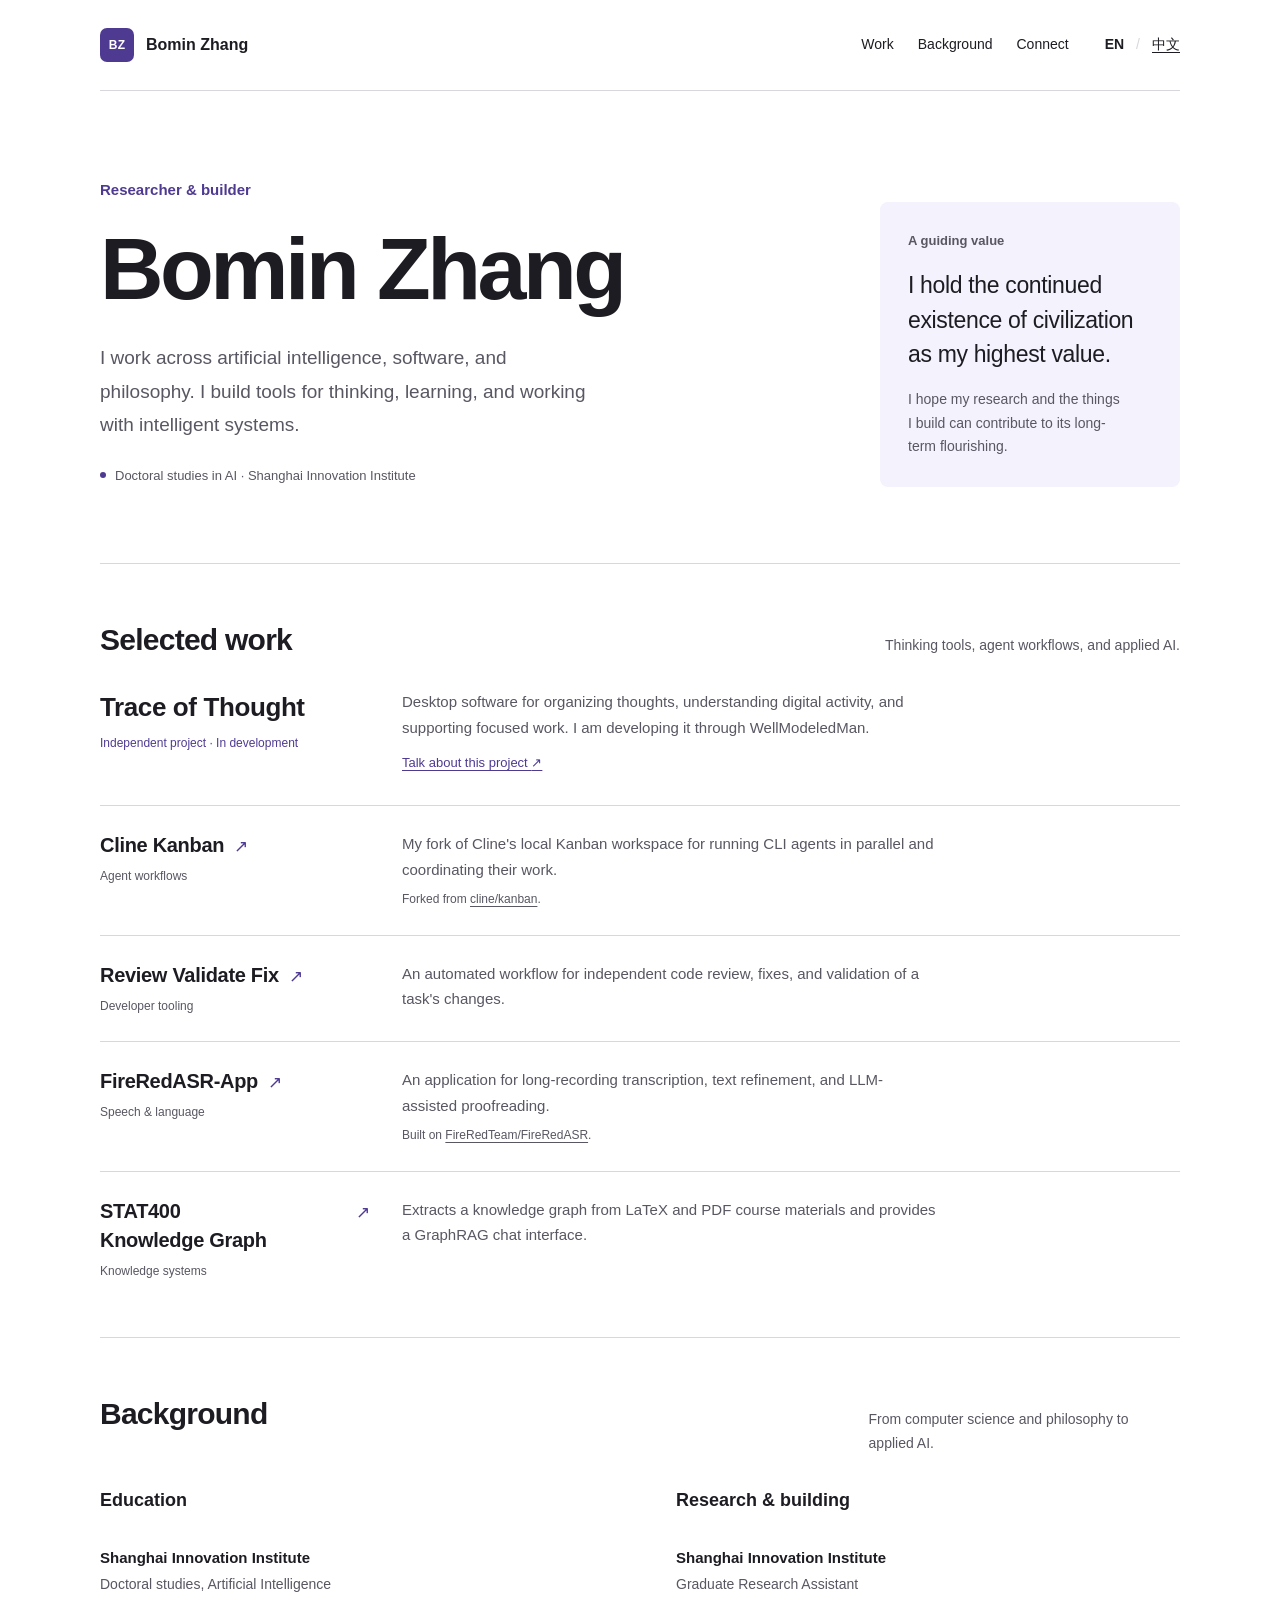
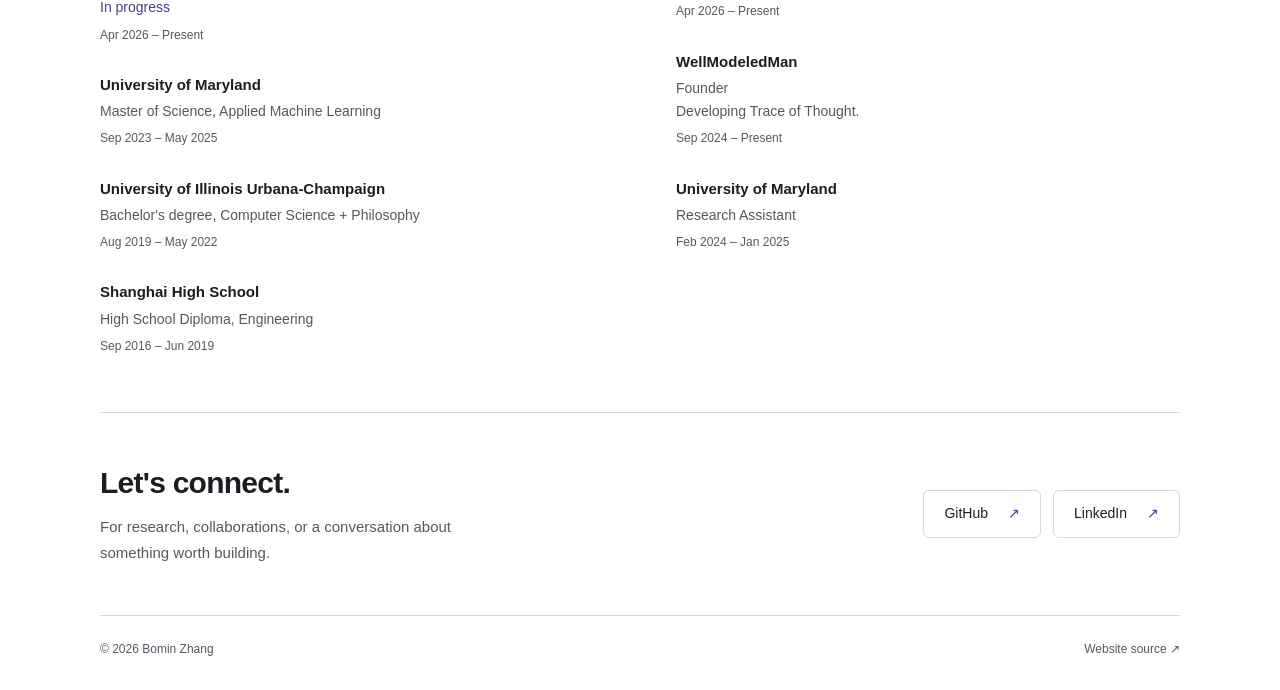
==== projects/personal-website/public/en/index.html @ e4f24a4a "[FEAT,UI]新增中英双语个人主页与 GitHub Pages 发布流程" ====
<!doctype html>
<html lang="en">
<head>
  <meta charset="utf-8">
  <meta name="viewport" content="width=device-width, initial-scale=1">
  <meta name="description" content="Bomin Zhang is a researcher and builder working across artificial intelligence, software, and philosophy. Explore selected work, background, and ways to connect.">
  <meta name="theme-color" content="white">
  <meta property="og:type" content="website">
  <meta property="og:title" content="Bomin Zhang | Researcher &amp; builder">
  <meta property="og:description" content="Working across artificial intelligence, software, and philosophy, with a longer view of civilization's future.">
  <meta property="og:url" content="https://realmx1.github.io/en/">
  <meta property="og:locale" content="en_US">
  <meta property="og:locale:alternate" content="zh_CN">
  <title>Bomin Zhang | Researcher &amp; builder</title>
  <link rel="canonical" href="https://realmx1.github.io/en/">
  <link rel="alternate" hreflang="en" href="https://realmx1.github.io/en/">
  <link rel="alternate" hreflang="zh-CN" href="https://realmx1.github.io/zh/">
  <link rel="alternate" hreflang="x-default" href="https://realmx1.github.io/">
  <link rel="icon" type="image/svg+xml" href="../assets/bomin-zhang-monogram.svg">
  <link rel="stylesheet" href="../assets/personal-website.css">
  <script src="../assets/language-preference-navigation.js" defer></script>
</head>
<body>
  <a class="skip-navigation-link" href="#main-content">Skip to content</a>
  <div class="page-container">
    <header class="site-header">
      <a class="site-identity" href="./" aria-label="Bomin Zhang, home">
        <span class="personal-monogram" aria-hidden="true">BZ</span>Bomin Zhang
      </a>
      <nav class="section-navigation" aria-label="Main navigation">
        <a href="#selected-work">Work</a>
        <a href="#professional-background">Background</a>
        <a href="#connect">Connect</a>
      </nav>
      <nav class="language-navigation" aria-label="Language">
        <a href="./" lang="en" hreflang="en" aria-current="page">EN</a>
        <span class="language-separator" aria-hidden="true">/</span>
        <a href="../zh/" lang="zh-CN" hreflang="zh-CN" aria-label="切换到简体中文">中文</a>
      </nav>
    </header>

    <main id="main-content">
      <section class="personal-introduction" aria-labelledby="personal-name">
        <div>
          <p class="professional-positioning">Researcher &amp; builder</p>
          <h1 class="personal-name" id="personal-name">Bomin Zhang</h1>
          <p class="personal-description">I work across artificial intelligence, software, and philosophy. I build tools for thinking, learning, and working with intelligent systems.</p>
          <p class="current-affiliation">Doctoral studies in AI · Shanghai Innovation Institute</p>
        </div>
        <aside class="guiding-value" aria-labelledby="guiding-value-heading">
          <h2 id="guiding-value-heading">A guiding value</h2>
          <p>I hold the continued existence of civilization as my highest value.</p>
          <p class="value-context">I hope my research and the things I build can contribute to its long-term flourishing.</p>
        </aside>
      </section>

      <section class="content-section" id="selected-work" aria-labelledby="selected-work-heading">
        <div class="section-heading">
          <h2 id="selected-work-heading">Selected work</h2>
          <p>Thinking tools, agent workflows, and applied AI.</p>
        </div>
        <ul class="project-list">
          <li class="project-entry project-entry-featured">
            <div>
              <h3>Trace of Thought</h3>
              <p class="project-category">Independent project · In development</p>
            </div>
            <div>
              <p class="project-description">Desktop software for organizing thoughts, understanding digital activity, and supporting focused work. I am developing it through WellModeledMan.</p>
              <a class="project-conversation-link" href="#connect">Talk about this project <span aria-hidden="true">↗</span></a>
            </div>
          </li>
          <li class="project-entry">
            <div>
              <h3><a class="project-title-link" href="https://github.com/RealmX1/cline-kanban">Cline Kanban <span aria-hidden="true">↗</span></a></h3>
              <p class="project-category">Agent workflows</p>
            </div>
            <div>
              <p class="project-description">My fork of Cline's local Kanban workspace for running CLI agents in parallel and coordinating their work.</p>
              <p class="project-provenance">Forked from <a href="https://github.com/cline/kanban">cline/kanban</a>.</p>
            </div>
          </li>
          <li class="project-entry">
            <div>
              <h3><a class="project-title-link" href="https://github.com/RealmX1/review-validate-fix">Review Validate Fix <span aria-hidden="true">↗</span></a></h3>
              <p class="project-category">Developer tooling</p>
            </div>
            <p class="project-description">An automated workflow for independent code review, fixes, and validation of a task's changes.</p>
          </li>
          <li class="project-entry">
            <div>
              <h3><a class="project-title-link" href="https://github.com/RealmX1/FireRedASR-App">FireRedASR-App <span aria-hidden="true">↗</span></a></h3>
              <p class="project-category">Speech &amp; language</p>
            </div>
            <div>
              <p class="project-description">An application for long-recording transcription, text refinement, and LLM-assisted proofreading.</p>
              <p class="project-provenance">Built on <a href="https://github.com/FireRedTeam/FireRedASR">FireRedTeam/FireRedASR</a>.</p>
            </div>
          </li>
          <li class="project-entry">
            <div>
              <h3><a class="project-title-link" href="https://github.com/RealmX1/STAT400-Knowledge-Graph">STAT400 Knowledge Graph <span aria-hidden="true">↗</span></a></h3>
              <p class="project-category">Knowledge systems</p>
            </div>
            <p class="project-description">Extracts a knowledge graph from LaTeX and PDF course materials and provides a GraphRAG chat interface.</p>
          </li>
        </ul>
      </section>

      <section class="content-section" id="professional-background" aria-labelledby="professional-background-heading">
        <div class="section-heading">
          <h2 id="professional-background-heading">Background</h2>
          <p>From computer science and philosophy to applied AI.</p>
        </div>
        <div class="professional-background">
          <div class="background-column">
            <h3>Education</h3>
            <ol class="background-timeline" aria-label="Education">
              <li data-education-entry>
                <h4>Shanghai Innovation Institute</h4>
                <p class="timeline-detail">Doctoral studies, Artificial Intelligence<br><span class="ongoing-status">In progress</span></p>
                <p class="timeline-period"><time datetime="2026-04">Apr 2026</time> – Present</p>
              </li>
              <li data-education-entry>
                <h4>University of Maryland</h4>
                <p class="timeline-detail">Master of Science, Applied Machine Learning</p>
                <p class="timeline-period"><time datetime="2023-09">Sep 2023</time> – <time datetime="2025-05">May 2025</time></p>
              </li>
              <li data-education-entry data-undergraduate-degree>
                <h4>University of Illinois Urbana-Champaign</h4>
                <p class="timeline-detail">Bachelor's degree, Computer Science + Philosophy</p>
                <p class="timeline-period"><time datetime="2019-08">Aug 2019</time> – <time datetime="2022-05">May 2022</time></p>
              </li>
              <li data-education-entry>
                <h4>Shanghai High School</h4>
                <p class="timeline-detail">High School Diploma, Engineering</p>
                <p class="timeline-period"><time datetime="2016-09">Sep 2016</time> – <time datetime="2019-06">Jun 2019</time></p>
              </li>
            </ol>
          </div>
          <div class="background-column">
            <h3>Research &amp; building</h3>
            <ol class="background-timeline" aria-label="Experience">
              <li>
                <h4>Shanghai Innovation Institute</h4>
                <p class="timeline-detail">Graduate Research Assistant</p>
                <p class="timeline-period"><time datetime="2026-04">Apr 2026</time> – Present</p>
              </li>
              <li>
                <h4>WellModeledMan</h4>
                <p class="timeline-detail">Founder<br>Developing Trace of Thought.</p>
                <p class="timeline-period"><time datetime="2024-09">Sep 2024</time> – Present</p>
              </li>
              <li>
                <h4>University of Maryland</h4>
                <p class="timeline-detail">Research Assistant</p>
                <p class="timeline-period"><time datetime="2024-02">Feb 2024</time> – <time datetime="2025-01">Jan 2025</time></p>
              </li>
            </ol>
          </div>
        </div>
      </section>

      <section class="content-section contact-section" id="connect" aria-labelledby="contact-heading">
        <div>
          <h2 class="contact-heading" id="contact-heading">Let's connect.</h2>
          <p class="contact-description">For research, collaborations, or a conversation about something worth building.</p>
        </div>
        <div class="contact-links">
          <a href="https://github.com/RealmX1">GitHub <span aria-hidden="true">↗</span></a>
          <a href="https://www.linkedin.com/in/bomin-zhang-8318aa192/">LinkedIn <span aria-hidden="true">↗</span></a>
        </div>
      </section>
    </main>

    <footer class="site-footer">
      <p>© 2026 Bomin Zhang</p>
      <a href="https://github.com/RealmX1/realmx1.github.io">Website source <span aria-hidden="true">↗</span></a>
    </footer>
  </div>
</body>
</html>
---- projects/personal-website/public/assets/personal-website.css ----
:root {
  color-scheme: light;
  --color-page-background: oklch(1 0 0);
  --color-body-text: oklch(0.23 0.012 290);
  --color-secondary-text: oklch(0.46 0.018 290);
  --color-brand-primary: oklch(0.42 0.14 290);
  --color-brand-tint: oklch(0.965 0.015 290);
  --color-divider: oklch(0.88 0.008 290);
  --color-focus-indicator: oklch(0.44 0.15 290);
  font-family: -apple-system, BlinkMacSystemFont, "Segoe UI", "PingFang SC", "Microsoft YaHei", sans-serif;
  color: var(--color-body-text);
  background: var(--color-page-background);
  font-synthesis: none;
  text-rendering: optimizeLegibility;
  -webkit-font-smoothing: antialiased;
}

* { box-sizing: border-box; }
html { scroll-behavior: smooth; scroll-padding-top: 28px; }
body { margin: 0; font-size: 16px; line-height: 1.7; }
a { color: inherit; text-decoration-thickness: 1px; text-underline-offset: 0.22em; }
a:hover { color: var(--color-brand-primary); }
a:focus-visible { outline: 3px solid var(--color-focus-indicator); outline-offset: 5px; border-radius: 2px; }
h1, h2, h3, p { margin: 0; }
h1, h2, h3 { text-wrap: balance; }
p { text-wrap: pretty; }
::selection { background: oklch(0.9 0.06 290); color: var(--color-body-text); }
.page-container { width: min(1080px, calc(100% - 96px)); margin-inline: auto; }
.skip-navigation-link {
  position: absolute; top: 12px; left: 12px; z-index: 1; padding: 10px 18px;
  background: var(--color-page-background); transform: translateY(-200%);
}
.skip-navigation-link:focus { transform: translateY(0); }

.site-header { display: flex; align-items: center; gap: 36px; padding-block: 28px; border-bottom: 1px solid var(--color-divider); }
.site-identity { display: inline-flex; align-items: center; gap: 12px; margin-right: auto; font-weight: 650; text-decoration: none; white-space: nowrap; }
.personal-monogram { display: grid; place-items: center; width: 34px; height: 34px; background: var(--color-brand-primary); color: white; font-size: 12px; letter-spacing: 0.02em; border-radius: 7px; }
.section-navigation, .language-navigation { display: flex; align-items: center; gap: 24px; font-size: 14px; }
.section-navigation a { text-decoration: none; }
.language-navigation { gap: 12px; }
.language-navigation a { white-space: nowrap; }
.language-navigation [aria-current="page"] { font-weight: 650; text-decoration: none; }
.language-separator { color: var(--color-divider); }

.personal-introduction { display: grid; grid-template-columns: minmax(0, 1fr) 300px; align-items: end; gap: 60px; padding-block: 86px 76px; }
.professional-positioning { margin-bottom: 18px; color: var(--color-brand-primary); font-size: 15px; font-weight: 550; }
.personal-name { font-size: clamp(3rem, 7vw, 5.5rem); font-weight: 600; line-height: 1.1; letter-spacing: -0.04em; }
.personal-description { margin-top: 24px; max-width: 46ch; font-size: 19px; line-height: 1.75; color: var(--color-secondary-text); }
.current-affiliation { margin-top: 24px; font-size: 13px; color: var(--color-secondary-text); }
.current-affiliation::before { content: ""; display: inline-block; width: 6px; height: 6px; margin-right: 9px; margin-bottom: 2px; background: var(--color-brand-primary); border-radius: 50%; }
.guiding-value { padding: 28px; border-radius: 8px; background: var(--color-brand-tint); }
.guiding-value h2 { font-size: 13px; font-weight: 550; color: var(--color-secondary-text); }
.guiding-value p { margin-top: 16px; font-size: 23px; line-height: 1.5; letter-spacing: -0.015em; }
.guiding-value .value-context { font-size: 14px; line-height: 1.7; color: var(--color-secondary-text); letter-spacing: normal; }

.content-section { padding-block: 56px; border-top: 1px solid var(--color-divider); }
.section-heading { display: flex; align-items: baseline; justify-content: space-between; gap: 24px; margin-bottom: 30px; }
.section-heading h2, .contact-heading { font-size: 30px; line-height: 1.3; font-weight: 550; letter-spacing: -0.025em; }
.section-heading > p { max-width: 40ch; font-size: 14px; color: var(--color-secondary-text); }
.project-list { margin: 0; padding: 0; list-style: none; }
.project-entry { display: grid; grid-template-columns: 270px minmax(0, 1fr); gap: 32px; padding-block: 25px; border-bottom: 1px solid var(--color-divider); }
.project-entry:last-child { padding-bottom: 0; border-bottom: 0; }
.project-entry h3 { font-size: 20px; font-weight: 550; line-height: 1.45; letter-spacing: -0.015em; }
.project-title-link { display: inline-flex; align-items: baseline; gap: 10px; text-decoration: none; }
.project-title-link span { color: var(--color-brand-primary); font-size: 17px; transition: transform 160ms ease-out; }
.project-title-link:hover span { transform: translate(2px, -2px); }
.project-description { max-width: 65ch; color: var(--color-secondary-text); font-size: 15px; }
.project-category { margin-top: 6px; font-size: 12px; color: var(--color-secondary-text); }
.project-provenance { margin-top: 7px; font-size: 12px; color: var(--color-secondary-text); }
.project-entry-featured { padding-top: 0; padding-bottom: 30px; }
.project-entry-featured h3 { font-size: 26px; }
.project-entry-featured .project-category { color: var(--color-brand-primary); }
.project-conversation-link { display: inline-block; margin-top: 12px; color: var(--color-brand-primary); font-size: 13px; }

.professional-background { display: grid; grid-template-columns: 1fr 1fr; gap: 72px; }
.background-column h3 { margin-bottom: 30px; font-size: 18px; font-weight: 550; }
.background-timeline { margin: 0; padding: 0; list-style: none; }
.background-timeline li + li { margin-top: 28px; }
.background-timeline h4 { margin: 0; font-size: 15px; line-height: 1.55; font-weight: 600; }
.timeline-detail { margin-top: 4px; color: var(--color-secondary-text); font-size: 14px; line-height: 1.65; }
.timeline-period { margin-top: 5px; color: var(--color-secondary-text); font-size: 12px; }
.ongoing-status { color: var(--color-brand-primary); }

.contact-section { display: flex; align-items: center; justify-content: space-between; gap: 32px; padding-block: 50px; }
.contact-description { max-width: 48ch; margin-top: 12px; color: var(--color-secondary-text); font-size: 15px; }
.contact-links { display: flex; flex-shrink: 0; flex-wrap: wrap; gap: 12px; }
.contact-links a, .entry-language-options a { display: inline-flex; align-items: center; justify-content: center; gap: 20px; padding: 11px 20px; border: 1px solid var(--color-divider); border-radius: 6px; font-size: 14px; text-decoration: none; }
.contact-links a:hover, .entry-language-options a:hover { border-color: var(--color-brand-primary); }
.contact-links a span { color: var(--color-brand-primary); }
.site-footer { display: flex; justify-content: space-between; gap: 20px; padding-block: 23px 30px; border-top: 1px solid var(--color-divider); color: var(--color-secondary-text); font-size: 12px; }
.site-footer a { text-decoration: none; }

.language-entry-page { display: grid; min-height: 100svh; place-items: center; padding: 32px 24px; }
.language-entry-content { width: min(100%, 580px); }
.language-entry-content .personal-name { margin-top: 28px; }
.language-entry-description { margin-top: 24px; color: var(--color-secondary-text); }
.entry-language-options { display: flex; flex-wrap: wrap; gap: 12px; margin-top: 32px; }

@media (max-width: 900px) {
  .page-container { width: calc(100% - 64px); }
  .personal-introduction { grid-template-columns: minmax(0, 1fr) 260px; gap: 32px; padding-block: 64px; }
  .personal-description { font-size: 17px; }
  .guiding-value { padding: 24px; }
  .guiding-value p { font-size: 21px; }
  .project-entry { grid-template-columns: 220px minmax(0, 1fr); gap: 24px; }
  .professional-background { gap: 40px; }
  .section-heading { display: block; }
  .section-heading > p { margin-top: 10px; }
}

@media (max-width: 680px) {
  .page-container { width: calc(100% - 40px); }
  .site-header { display: grid; grid-template-columns: 1fr auto; gap: 20px; padding-block: 22px; }
  .site-identity { font-size: 14px; gap: 9px; }
  .personal-monogram { width: 30px; height: 30px; font-size: 11px; }
  .language-navigation { grid-column: 2; grid-row: 1; font-size: 13px; gap: 9px; }
  .section-navigation { grid-column: 1 / -1; gap: 24px; font-size: 13px; }
  .personal-introduction { grid-template-columns: 1fr; gap: 32px; padding-block: 48px; }
  .personal-name { font-size: clamp(2.6rem, 11.5vw, 4.5rem); }
  .personal-description { margin-top: 20px; font-size: 17px; }
  .current-affiliation { max-width: 39ch; font-size: 12px; }
  .guiding-value { padding: 22px 24px; }
  .guiding-value p { max-width: 32ch; margin-top: 10px; font-size: 21px; }
  .guiding-value .value-context { max-width: none; font-size: 13px; }
  .content-section { padding-block: 40px; }
  .section-heading h2, .contact-heading { font-size: 27px; }
  .project-entry { grid-template-columns: 1fr; gap: 12px; padding-block: 23px; }
  .project-entry-featured { padding-top: 0; }
  .project-entry h3 { font-size: 20px; }
  .project-entry-featured h3 { font-size: 24px; }
  .professional-background { grid-template-columns: 1fr; gap: 40px; }
  .background-column h3 { margin-bottom: 24px; }
  .contact-section { display: block; }
  .contact-links { margin-top: 24px; }
  .site-footer { font-size: 11px; }
}

@media (prefers-reduced-motion: reduce) {
  html { scroll-behavior: auto; }
  .project-title-link span { transition: none; }
}

@media print {
  .page-container { width: 100%; }
  .site-header, .language-navigation, .contact-links, .site-footer { display: none; }
  .personal-introduction, .content-section { padding-block: 24px; }
  .project-entry, .background-timeline li { break-inside: avoid; }
}
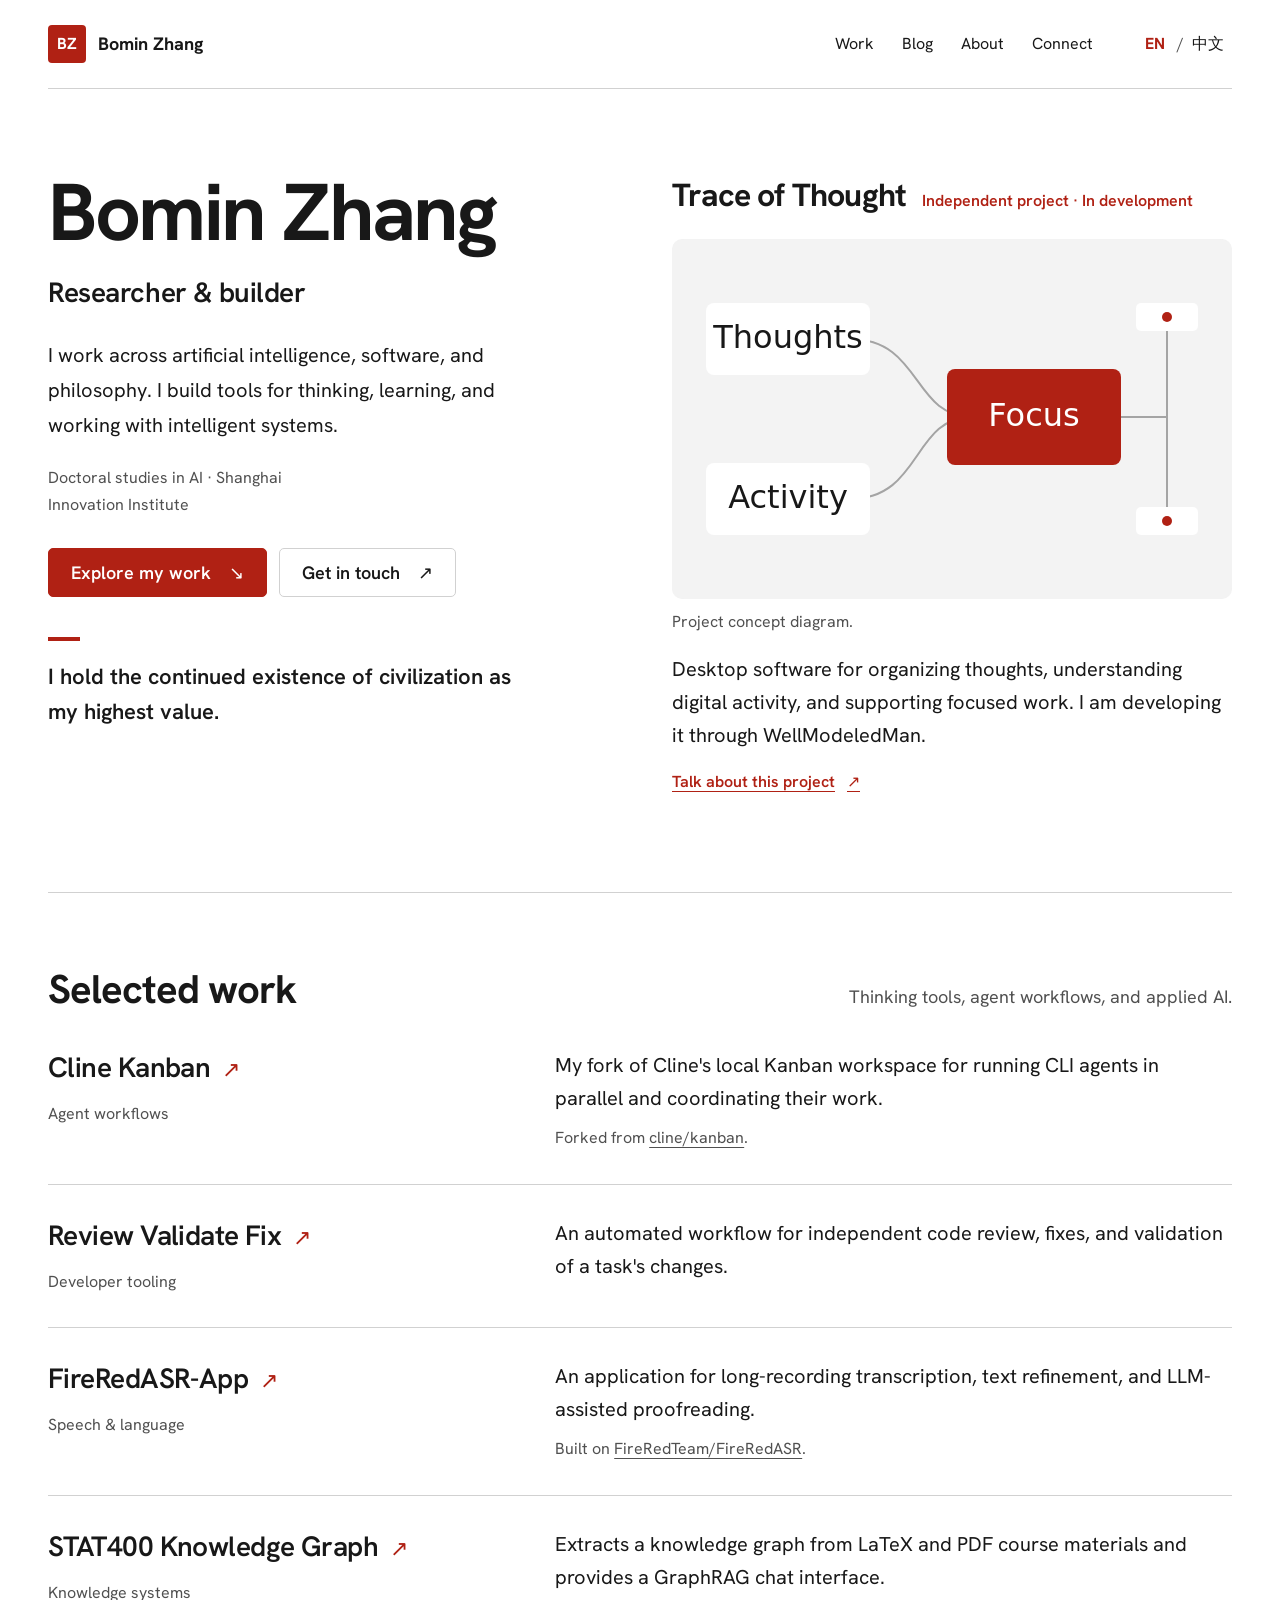
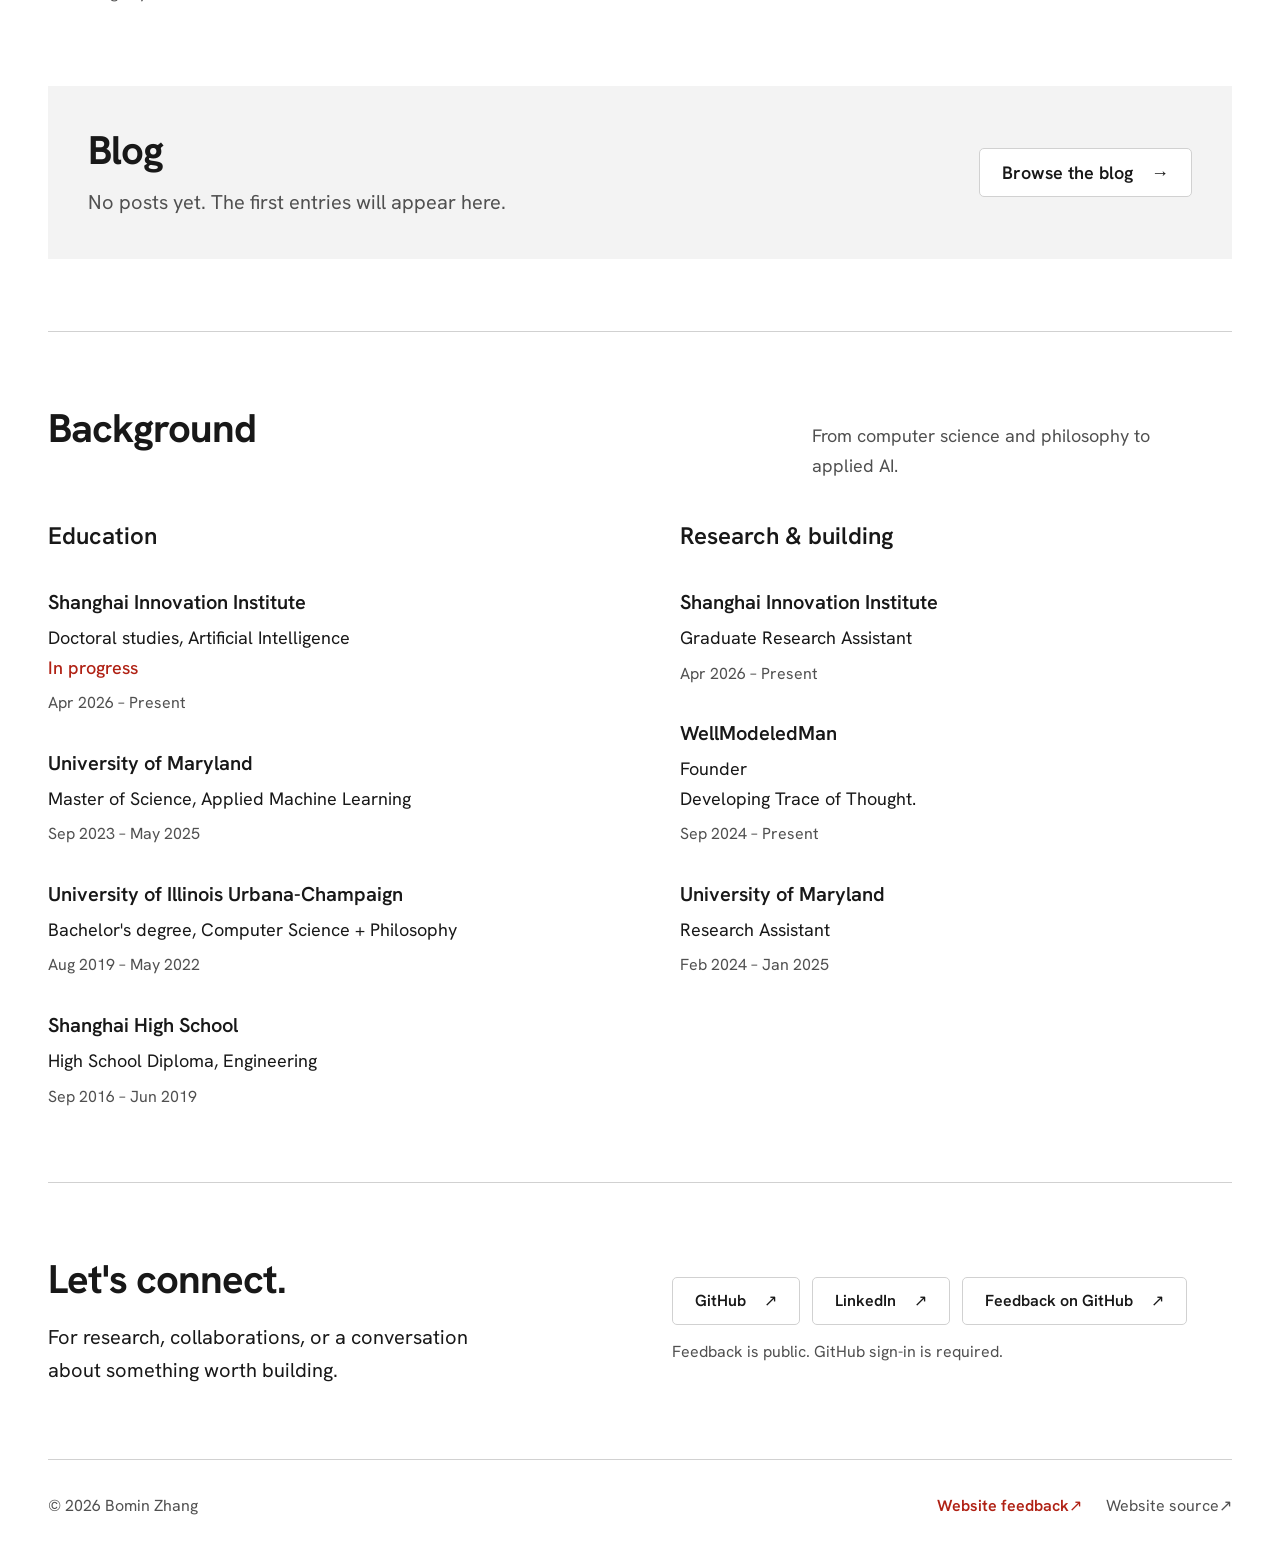
==== commit c30a7fc8: "[FEAT,UI]重做个人主页排版并加入双语博客与网站反馈入口" ====
--- a/projects/personal-website/public/en/index.html
+++ b/projects/personal-website/public/en/index.html
@@ -17,6 +17,7 @@
   <link rel="alternate" hreflang="zh-CN" href="https://realmx1.github.io/zh/">
   <link rel="alternate" hreflang="x-default" href="https://realmx1.github.io/">
   <link rel="icon" type="image/svg+xml" href="../assets/bomin-zhang-monogram.svg">
+  <link rel="preload" href="../assets/fonts/hanken-grotesk-latin-variable.woff2" as="font" type="font/woff2" crossorigin>
   <link rel="stylesheet" href="../assets/personal-website.css">
   <script src="../assets/language-preference-navigation.js" defer></script>
 </head>
@@ -25,11 +26,12 @@
   <div class="page-container">
     <header class="site-header">
       <a class="site-identity" href="./" aria-label="Bomin Zhang, home">
-        <span class="personal-monogram" aria-hidden="true">BZ</span>Bomin Zhang
+        <span class="personal-monogram" aria-hidden="true">BZ</span><span class="identity-name">Bomin Zhang</span>
       </a>
       <nav class="section-navigation" aria-label="Main navigation">
         <a href="#selected-work">Work</a>
-        <a href="#professional-background">Background</a>
+        <a href="blog/">Blog</a>
+        <a href="#professional-background">About</a>
         <a href="#connect">Connect</a>
       </nav>
       <nav class="language-navigation" aria-label="Language">
@@ -41,17 +43,29 @@
 
     <main id="main-content">
       <section class="personal-introduction" aria-labelledby="personal-name">
-        <div>
+        <div class="personal-introduction-copy">
+          <h1 class="personal-name" id="personal-name">Bomin Zhang</h1>
           <p class="professional-positioning">Researcher &amp; builder</p>
-          <h1 class="personal-name" id="personal-name">Bomin Zhang</h1>
           <p class="personal-description">I work across artificial intelligence, software, and philosophy. I build tools for thinking, learning, and working with intelligent systems.</p>
           <p class="current-affiliation">Doctoral studies in AI · Shanghai Innovation Institute</p>
-        </div>
-        <aside class="guiding-value" aria-labelledby="guiding-value-heading">
-          <h2 id="guiding-value-heading">A guiding value</h2>
-          <p>I hold the continued existence of civilization as my highest value.</p>
-          <p class="value-context">I hope my research and the things I build can contribute to its long-term flourishing.</p>
-        </aside>
+          <div class="intro-actions">
+            <a class="button-link button-link-primary" href="#selected-work">Explore my work <span aria-hidden="true">↘</span></a>
+            <a class="button-link" href="https://www.linkedin.com/in/bomin-zhang-8318aa192/">Get in touch <span aria-hidden="true">↗</span></a>
+          </div>
+          <p class="guiding-value">I hold the continued existence of civilization as my highest value.</p>
+        </div>
+        <article class="project-entry project-entry-featured" aria-labelledby="featured-project-heading">
+          <div class="featured-project-heading">
+            <h2 id="featured-project-heading">Trace of Thought</h2>
+            <p class="project-category">Independent project · In development</p>
+          </div>
+          <figure class="featured-project-visual">
+            <img src="../assets/trace-of-thought-concept-en.svg" width="560" height="360" alt="Thoughts and digital activity connect to focused work, illustrated as a project concept.">
+            <figcaption>Project concept diagram.</figcaption>
+          </figure>
+          <p class="project-description">Desktop software for organizing thoughts, understanding digital activity, and supporting focused work. I am developing it through WellModeledMan.</p>
+          <a class="project-conversation-link" href="#connect">Talk about this project <span aria-hidden="true">↗</span></a>
+        </article>
       </section>
 
       <section class="content-section" id="selected-work" aria-labelledby="selected-work-heading">
@@ -60,16 +74,6 @@
           <p>Thinking tools, agent workflows, and applied AI.</p>
         </div>
         <ul class="project-list">
-          <li class="project-entry project-entry-featured">
-            <div>
-              <h3>Trace of Thought</h3>
-              <p class="project-category">Independent project · In development</p>
-            </div>
-            <div>
-              <p class="project-description">Desktop software for organizing thoughts, understanding digital activity, and supporting focused work. I am developing it through WellModeledMan.</p>
-              <a class="project-conversation-link" href="#connect">Talk about this project <span aria-hidden="true">↗</span></a>
-            </div>
-          </li>
           <li class="project-entry">
             <div>
               <h3><a class="project-title-link" href="https://github.com/RealmX1/cline-kanban">Cline Kanban <span aria-hidden="true">↗</span></a></h3>
@@ -105,6 +109,14 @@
             <p class="project-description">Extracts a knowledge graph from LaTeX and PDF course materials and provides a GraphRAG chat interface.</p>
           </li>
         </ul>
+      </section>
+
+      <section class="blog-preview-section" aria-labelledby="blog-preview-heading">
+        <div>
+          <h2 id="blog-preview-heading">Blog</h2>
+          <p>No posts yet. The first entries will appear here.</p>
+        </div>
+        <a class="button-link" href="blog/">Browse the blog <span aria-hidden="true">→</span></a>
       </section>
 
       <section class="content-section" id="professional-background" aria-labelledby="professional-background-heading">
@@ -166,16 +178,23 @@
           <h2 class="contact-heading" id="contact-heading">Let's connect.</h2>
           <p class="contact-description">For research, collaborations, or a conversation about something worth building.</p>
         </div>
-        <div class="contact-links">
-          <a href="https://github.com/RealmX1">GitHub <span aria-hidden="true">↗</span></a>
-          <a href="https://www.linkedin.com/in/bomin-zhang-8318aa192/">LinkedIn <span aria-hidden="true">↗</span></a>
+        <div class="contact-actions">
+          <div class="contact-links">
+            <a href="https://github.com/RealmX1">GitHub <span aria-hidden="true">↗</span></a>
+            <a href="https://www.linkedin.com/in/bomin-zhang-8318aa192/">LinkedIn <span aria-hidden="true">↗</span></a>
+            <a href="https://github.com/RealmX1/realmx1.github.io/issues/new?title=Website+feedback&amp;body=Page%3A+https%3A%2F%2Frealmx1.github.io%2Fen%2F%0ALanguage%3A+en%0A%0AProblem+or+suggestion%3A%0A" data-website-feedback>Feedback on GitHub <span aria-hidden="true">↗</span></a>
+          </div>
+          <p class="feedback-disclosure">Feedback is public. GitHub sign-in is required.</p>
         </div>
       </section>
     </main>
 
     <footer class="site-footer">
       <p>© 2026 Bomin Zhang</p>
-      <a href="https://github.com/RealmX1/realmx1.github.io">Website source <span aria-hidden="true">↗</span></a>
+      <div class="footer-links">
+        <a href="https://github.com/RealmX1/realmx1.github.io/issues/new?title=Website+feedback&amp;body=Page%3A+https%3A%2F%2Frealmx1.github.io%2Fen%2F%0ALanguage%3A+en%0A%0AProblem+or+suggestion%3A%0A" data-website-feedback>Website feedback <span aria-hidden="true">↗</span></a>
+        <a href="https://github.com/RealmX1/realmx1.github.io">Website source <span aria-hidden="true">↗</span></a>
+      </div>
     </footer>
   </div>
 </body>
--- a/projects/personal-website/public/assets/personal-website.css
+++ b/projects/personal-website/public/assets/personal-website.css
@@ -1,148 +1,189 @@
+@font-face {
+  font-family: "Hanken Grotesk"; font-style: normal; font-weight: 400 700; font-display: swap;
+  src: url("fonts/hanken-grotesk-latin-variable.woff2") format("woff2");
+}
 :root {
   color-scheme: light;
   --color-page-background: oklch(1 0 0);
-  --color-body-text: oklch(0.23 0.012 290);
-  --color-secondary-text: oklch(0.46 0.018 290);
-  --color-brand-primary: oklch(0.42 0.14 290);
-  --color-brand-tint: oklch(0.965 0.015 290);
-  --color-divider: oklch(0.88 0.008 290);
-  --color-focus-indicator: oklch(0.44 0.15 290);
-  font-family: -apple-system, BlinkMacSystemFont, "Segoe UI", "PingFang SC", "Microsoft YaHei", sans-serif;
-  color: var(--color-body-text);
-  background: var(--color-page-background);
-  font-synthesis: none;
-  text-rendering: optimizeLegibility;
-  -webkit-font-smoothing: antialiased;
+  --color-body-text: oklch(0.21 0 0);
+  --color-secondary-text: oklch(0.43 0 0);
+  --color-brand-primary: oklch(0.49 0.18 30);
+  --color-brand-hover: oklch(0.41 0.15 30);
+  --color-brand-tint: oklch(0.965 0 0);
+  --color-divider: oklch(0.86 0 0);
+  --color-focus-indicator: oklch(0.49 0.18 30);
+  --motion-ease-out: cubic-bezier(0.22, 1, 0.36, 1);
+  font-family: "Hanken Grotesk", -apple-system, BlinkMacSystemFont, "Segoe UI", "PingFang SC", "Microsoft YaHei", sans-serif;
+  color: var(--color-body-text); background: var(--color-page-background);
+  font-synthesis: none; text-rendering: optimizeLegibility; -webkit-font-smoothing: antialiased;
 }
-
 * { box-sizing: border-box; }
 html { scroll-behavior: smooth; scroll-padding-top: 28px; }
-body { margin: 0; font-size: 16px; line-height: 1.7; }
-a { color: inherit; text-decoration-thickness: 1px; text-underline-offset: 0.22em; }
+body { margin: 0; font-size: 20px; line-height: 1.65; }
+a { color: inherit; text-decoration-thickness: 1px; text-underline-offset: 0.24em; }
 a:hover { color: var(--color-brand-primary); }
-a:focus-visible { outline: 3px solid var(--color-focus-indicator); outline-offset: 5px; border-radius: 2px; }
-h1, h2, h3, p { margin: 0; }
+a:focus-visible { outline: 3px solid var(--color-focus-indicator); outline-offset: 4px; border-radius: 2px; }
+h1, h2, h3, h4, p, figure { margin: 0; }
 h1, h2, h3 { text-wrap: balance; }
 p { text-wrap: pretty; }
-::selection { background: oklch(0.9 0.06 290); color: var(--color-body-text); }
-.page-container { width: min(1080px, calc(100% - 96px)); margin-inline: auto; }
-.skip-navigation-link {
-  position: absolute; top: 12px; left: 12px; z-index: 1; padding: 10px 18px;
-  background: var(--color-page-background); transform: translateY(-200%);
+::selection { background: oklch(0.9 0.05 30); color: var(--color-body-text); }
+.page-container { width: min(1240px, calc(100% - 96px)); margin-inline: auto; }
+.skip-navigation-link { position: absolute; top: 12px; left: 12px; z-index: 1; padding: 12px 20px; background: var(--color-page-background); transform: translateY(-200%); }
+.skip-navigation-link:focus { transform: translateY(0); }
+.site-header { display: flex; align-items: center; gap: 32px; padding-block: 22px; border-bottom: 1px solid var(--color-divider); }
+.site-identity { display: inline-flex; align-items: center; gap: 12px; min-width: 44px; min-height: 44px; margin-right: auto; font-size: 18px; font-weight: 700; text-decoration: none; white-space: nowrap; }
+.personal-monogram { display: grid; place-items: center; width: 38px; height: 38px; background: var(--color-brand-primary); color: white; font-size: 16px; font-weight: 700; border-radius: 4px; }
+.section-navigation, .language-navigation { display: flex; align-items: center; gap: 12px; font-size: 16px; }
+.section-navigation a, .language-navigation a { display: inline-flex; align-items: center; justify-content: center; min-width: 44px; min-height: 44px; padding-inline: 8px; text-decoration: none; }
+.section-navigation [aria-current], .language-navigation [aria-current] { color: var(--color-brand-primary); font-weight: 700; }
+.language-navigation { gap: 0; }
+.language-separator { color: var(--color-secondary-text); }
+.personal-introduction { display: grid; grid-template-columns: minmax(0, 1fr) minmax(0, 1fr); align-items: start; gap: 64px; padding-block: 80px 88px; }
+.personal-name { font-size: clamp(48px, 6.3vw, 82px); line-height: 1.07; letter-spacing: -0.03em; font-weight: 700; }
+.professional-positioning { margin-top: 18px; font-size: 28px; line-height: 1.4; font-weight: 600; letter-spacing: -0.015em; }
+.personal-description { margin-top: 26px; max-width: 43ch; font-size: 20px; line-height: 1.75; }
+.current-affiliation { margin-top: 22px; max-width: 42ch; font-size: 16px; color: var(--color-secondary-text); }
+.intro-actions, .contact-links { display: flex; flex-wrap: wrap; gap: 12px; }
+.intro-actions { margin-top: 30px; }
+.button-link, .contact-links a, .entry-language-options a { display: inline-flex; align-items: center; justify-content: center; gap: 18px; min-height: 48px; padding: 10px 22px; border: 1px solid var(--color-divider); border-radius: 5px; font-size: 18px; font-weight: 600; line-height: 1.5; text-decoration: none; transition: border-color 180ms var(--motion-ease-out), background-color 180ms var(--motion-ease-out), transform 180ms var(--motion-ease-out); }
+.button-link:hover, .contact-links a:hover, .entry-language-options a:hover { border-color: var(--color-brand-primary); transform: translateY(-1px); }
+.button-link-primary { color: white; background: var(--color-brand-primary); border-color: var(--color-brand-primary); }
+.button-link-primary:hover { color: white; background: var(--color-brand-hover); border-color: var(--color-brand-hover); }
+.guiding-value { margin-top: 40px; max-width: 40ch; font-size: 22px; line-height: 1.6; font-weight: 600; }
+.guiding-value::before { content: ""; display: block; width: 32px; height: 4px; margin-bottom: 18px; background: var(--color-brand-primary); }
+.project-entry-featured { padding-top: 6px; }
+.featured-project-heading { display: flex; align-items: baseline; flex-wrap: wrap; gap: 8px 16px; }
+.project-entry-featured h2 { font-size: 32px; font-weight: 700; line-height: 1.25; letter-spacing: -0.025em; }
+.project-category { margin-top: 8px; font-size: 16px; color: var(--color-secondary-text); }
+.project-entry-featured .project-category { margin: 0; color: var(--color-brand-primary); font-weight: 600; }
+.featured-project-visual { margin-top: 24px; }
+.featured-project-visual img { display: block; width: 100%; height: auto; border-radius: 10px; background: var(--color-brand-tint); }
+.featured-project-visual figcaption { margin-top: 10px; color: var(--color-secondary-text); font-size: 16px; }
+.project-entry-featured .project-description { margin-top: 18px; }
+.project-conversation-link { display: inline-flex; align-items: center; min-height: 44px; gap: 12px; margin-top: 8px; color: var(--color-brand-primary); font-size: 16px; font-weight: 600; }
+.content-section { padding-block: 72px; border-top: 1px solid var(--color-divider); }
+.section-heading { display: flex; align-items: baseline; justify-content: space-between; gap: 32px; margin-bottom: 36px; }
+.section-heading h2, .contact-heading { font-size: 40px; line-height: 1.2; font-weight: 700; letter-spacing: -0.025em; }
+.section-heading > p { max-width: 42ch; font-size: 18px; color: var(--color-secondary-text); }
+.project-list { margin: 0; padding: 0; list-style: none; }
+.project-list .project-entry { display: grid; grid-template-columns: minmax(0, 0.8fr) minmax(0, 1.2fr); gap: 56px; padding-block: 32px; border-bottom: 1px solid var(--color-divider); }
+.project-list .project-entry:first-child { padding-top: 0; }
+.project-list .project-entry:last-child { padding-bottom: 0; border-bottom: 0; }
+.project-entry h3 { font-size: 28px; font-weight: 600; line-height: 1.35; letter-spacing: -0.02em; overflow-wrap: anywhere; }
+.project-title-link { display: inline-flex; align-items: baseline; min-height: 44px; gap: 12px; text-decoration: none; }
+.project-title-link span { flex-shrink: 0; color: var(--color-brand-primary); font-size: 22px; transition: transform 180ms var(--motion-ease-out); }
+.project-title-link:hover span { transform: translate(2px, -2px); }
+.project-description { max-width: 65ch; }
+.project-provenance { margin-top: 10px; font-size: 16px; color: var(--color-secondary-text); }
+.blog-preview-section { display: flex; align-items: center; justify-content: space-between; gap: 32px; margin-block: 8px 72px; padding: 40px; background: var(--color-brand-tint); }
+.blog-preview-section h2 { font-size: 40px; line-height: 1.2; font-weight: 700; letter-spacing: -0.025em; }
+.blog-preview-section p { max-width: 55ch; margin-top: 12px; color: var(--color-secondary-text); }
+.blog-preview-section .button-link { flex-shrink: 0; background: var(--color-page-background); }
+.professional-background { display: grid; grid-template-columns: 1fr 1fr; gap: 80px; }
+.background-column h3 { margin-bottom: 32px; font-size: 24px; font-weight: 600; }
+.background-timeline { margin: 0; padding: 0; list-style: none; }
+.background-timeline li + li { margin-top: 32px; }
+.background-timeline h4 { font-size: 20px; line-height: 1.45; font-weight: 600; }
+.timeline-detail { margin-top: 6px; font-size: 18px; line-height: 1.65; }
+.timeline-period { margin-top: 8px; font-size: 16px; color: var(--color-secondary-text); }
+.ongoing-status { color: var(--color-brand-primary); font-weight: 500; }
+.contact-section { display: grid; grid-template-columns: minmax(0, 1fr) minmax(0, 1fr); gap: 64px; }
+.contact-description { max-width: 43ch; margin-top: 18px; }
+.contact-actions { align-self: center; }
+.contact-links a { font-size: 16px; }
+.feedback-disclosure { margin-top: 14px; font-size: 16px; color: var(--color-secondary-text); }
+.site-footer { display: flex; flex-wrap: wrap; align-items: center; justify-content: space-between; gap: 12px 24px; padding-block: 24px 32px; border-top: 1px solid var(--color-divider); color: var(--color-secondary-text); font-size: 16px; }
+.footer-links { display: flex; flex-wrap: wrap; gap: 24px; }
+.site-footer a { display: inline-flex; align-items: center; min-height: 44px; text-decoration: none; }
+.site-footer [data-website-feedback] { color: var(--color-brand-primary); font-weight: 600; }
+.blog-page-main { padding-block: 64px 96px; min-height: calc(100svh - 220px); }
+.back-to-home-link { display: inline-flex; align-items: center; min-height: 44px; gap: 12px; font-size: 16px; }
+.blog-page-title { margin-top: 40px; font-size: clamp(48px, 6vw, 80px); line-height: 1.1; letter-spacing: -0.03em; font-weight: 700; }
+.blog-page-description { max-width: 60ch; margin-top: 24px; }
+.blog-empty-state { display: flex; align-items: flex-start; gap: 24px; margin-top: 48px; padding: 40px; background: var(--color-brand-tint); }
+.blog-empty-symbol { display: grid; flex-shrink: 0; place-items: center; width: 44px; height: 44px; background: var(--color-brand-primary); color: white; border-radius: 4px; font-size: 24px; line-height: 1; }
+.blog-empty-state h2 { font-size: 26px; line-height: 1.35; }
+.blog-empty-state p { max-width: 55ch; margin-top: 10px; color: var(--color-secondary-text); }
+.blog-article { max-width: 68ch; margin-inline: auto; padding-block: 48px 72px; overflow-wrap: anywhere; }
+.blog-article h1 { font-size: clamp(36px, 5vw, 56px); line-height: 1.2; letter-spacing: -0.025em; }
+.blog-article h2 { margin-top: 48px; font-size: 32px; line-height: 1.3; }
+.blog-article h3 { margin-top: 32px; font-size: 25px; line-height: 1.4; }
+.blog-article p, .blog-article ul, .blog-article ol, .blog-article blockquote, .blog-article pre { margin-block: 24px; }
+.blog-article time { display: block; margin-top: 16px; font-size: 16px; color: var(--color-secondary-text); }
+.blog-article img { max-width: 100%; height: auto; }
+.blog-article pre { overflow-x: auto; padding: 24px; background: var(--color-brand-tint); font-size: 16px; }
+.blog-article code { font-family: ui-monospace, monospace; }
+.language-entry-page { display: grid; min-height: 100svh; place-items: center; padding: 32px 24px; }
+.language-entry-content { width: min(100%, 660px); }
+.language-entry-content .personal-name { margin-top: 28px; }
+.language-entry-description { margin-top: 24px; }
+.entry-language-options { display: flex; flex-wrap: wrap; gap: 12px; margin-top: 32px; }
+@media (max-width: 1080px) {
+  .page-container { width: calc(100% - 64px); }
+  .site-header { gap: 20px; }
+  .section-navigation { gap: 4px; }
+  .personal-introduction { gap: 40px; padding-block: 64px 72px; }
+  .personal-name { font-size: 64px; }
+  .professional-positioning { font-size: 26px; }
+  .project-entry-featured h2 { font-size: 30px; }
+  .professional-background { gap: 48px; }
+  .section-heading { display: block; }
+  .section-heading > p { margin-top: 16px; }
+  .project-list .project-entry { gap: 36px; }
+  .contact-section { grid-template-columns: 1fr; gap: 28px; }
 }
-.skip-navigation-link:focus { transform: translateY(0); }
-
-.site-header { display: flex; align-items: center; gap: 36px; padding-block: 28px; border-bottom: 1px solid var(--color-divider); }
-.site-identity { display: inline-flex; align-items: center; gap: 12px; margin-right: auto; font-weight: 650; text-decoration: none; white-space: nowrap; }
-.personal-monogram { display: grid; place-items: center; width: 34px; height: 34px; background: var(--color-brand-primary); color: white; font-size: 12px; letter-spacing: 0.02em; border-radius: 7px; }
-.section-navigation, .language-navigation { display: flex; align-items: center; gap: 24px; font-size: 14px; }
-.section-navigation a { text-decoration: none; }
-.language-navigation { gap: 12px; }
-.language-navigation a { white-space: nowrap; }
-.language-navigation [aria-current="page"] { font-weight: 650; text-decoration: none; }
-.language-separator { color: var(--color-divider); }
-
-.personal-introduction { display: grid; grid-template-columns: minmax(0, 1fr) 300px; align-items: end; gap: 60px; padding-block: 86px 76px; }
-.professional-positioning { margin-bottom: 18px; color: var(--color-brand-primary); font-size: 15px; font-weight: 550; }
-.personal-name { font-size: clamp(3rem, 7vw, 5.5rem); font-weight: 600; line-height: 1.1; letter-spacing: -0.04em; }
-.personal-description { margin-top: 24px; max-width: 46ch; font-size: 19px; line-height: 1.75; color: var(--color-secondary-text); }
-.current-affiliation { margin-top: 24px; font-size: 13px; color: var(--color-secondary-text); }
-.current-affiliation::before { content: ""; display: inline-block; width: 6px; height: 6px; margin-right: 9px; margin-bottom: 2px; background: var(--color-brand-primary); border-radius: 50%; }
-.guiding-value { padding: 28px; border-radius: 8px; background: var(--color-brand-tint); }
-.guiding-value h2 { font-size: 13px; font-weight: 550; color: var(--color-secondary-text); }
-.guiding-value p { margin-top: 16px; font-size: 23px; line-height: 1.5; letter-spacing: -0.015em; }
-.guiding-value .value-context { font-size: 14px; line-height: 1.7; color: var(--color-secondary-text); letter-spacing: normal; }
-
-.content-section { padding-block: 56px; border-top: 1px solid var(--color-divider); }
-.section-heading { display: flex; align-items: baseline; justify-content: space-between; gap: 24px; margin-bottom: 30px; }
-.section-heading h2, .contact-heading { font-size: 30px; line-height: 1.3; font-weight: 550; letter-spacing: -0.025em; }
-.section-heading > p { max-width: 40ch; font-size: 14px; color: var(--color-secondary-text); }
-.project-list { margin: 0; padding: 0; list-style: none; }
-.project-entry { display: grid; grid-template-columns: 270px minmax(0, 1fr); gap: 32px; padding-block: 25px; border-bottom: 1px solid var(--color-divider); }
-.project-entry:last-child { padding-bottom: 0; border-bottom: 0; }
-.project-entry h3 { font-size: 20px; font-weight: 550; line-height: 1.45; letter-spacing: -0.015em; }
-.project-title-link { display: inline-flex; align-items: baseline; gap: 10px; text-decoration: none; }
-.project-title-link span { color: var(--color-brand-primary); font-size: 17px; transition: transform 160ms ease-out; }
-.project-title-link:hover span { transform: translate(2px, -2px); }
-.project-description { max-width: 65ch; color: var(--color-secondary-text); font-size: 15px; }
-.project-category { margin-top: 6px; font-size: 12px; color: var(--color-secondary-text); }
-.project-provenance { margin-top: 7px; font-size: 12px; color: var(--color-secondary-text); }
-.project-entry-featured { padding-top: 0; padding-bottom: 30px; }
-.project-entry-featured h3 { font-size: 26px; }
-.project-entry-featured .project-category { color: var(--color-brand-primary); }
-.project-conversation-link { display: inline-block; margin-top: 12px; color: var(--color-brand-primary); font-size: 13px; }
-
-.professional-background { display: grid; grid-template-columns: 1fr 1fr; gap: 72px; }
-.background-column h3 { margin-bottom: 30px; font-size: 18px; font-weight: 550; }
-.background-timeline { margin: 0; padding: 0; list-style: none; }
-.background-timeline li + li { margin-top: 28px; }
-.background-timeline h4 { margin: 0; font-size: 15px; line-height: 1.55; font-weight: 600; }
-.timeline-detail { margin-top: 4px; color: var(--color-secondary-text); font-size: 14px; line-height: 1.65; }
-.timeline-period { margin-top: 5px; color: var(--color-secondary-text); font-size: 12px; }
-.ongoing-status { color: var(--color-brand-primary); }
-
-.contact-section { display: flex; align-items: center; justify-content: space-between; gap: 32px; padding-block: 50px; }
-.contact-description { max-width: 48ch; margin-top: 12px; color: var(--color-secondary-text); font-size: 15px; }
-.contact-links { display: flex; flex-shrink: 0; flex-wrap: wrap; gap: 12px; }
-.contact-links a, .entry-language-options a { display: inline-flex; align-items: center; justify-content: center; gap: 20px; padding: 11px 20px; border: 1px solid var(--color-divider); border-radius: 6px; font-size: 14px; text-decoration: none; }
-.contact-links a:hover, .entry-language-options a:hover { border-color: var(--color-brand-primary); }
-.contact-links a span { color: var(--color-brand-primary); }
-.site-footer { display: flex; justify-content: space-between; gap: 20px; padding-block: 23px 30px; border-top: 1px solid var(--color-divider); color: var(--color-secondary-text); font-size: 12px; }
-.site-footer a { text-decoration: none; }
-
-.language-entry-page { display: grid; min-height: 100svh; place-items: center; padding: 32px 24px; }
-.language-entry-content { width: min(100%, 580px); }
-.language-entry-content .personal-name { margin-top: 28px; }
-.language-entry-description { margin-top: 24px; color: var(--color-secondary-text); }
-.entry-language-options { display: flex; flex-wrap: wrap; gap: 12px; margin-top: 32px; }
-
-@media (max-width: 900px) {
-  .page-container { width: calc(100% - 64px); }
-  .personal-introduction { grid-template-columns: minmax(0, 1fr) 260px; gap: 32px; padding-block: 64px; }
-  .personal-description { font-size: 17px; }
-  .guiding-value { padding: 24px; }
-  .guiding-value p { font-size: 21px; }
-  .project-entry { grid-template-columns: 220px minmax(0, 1fr); gap: 24px; }
-  .professional-background { gap: 40px; }
-  .section-heading { display: block; }
-  .section-heading > p { margin-top: 10px; }
+@media (max-width: 800px) {
+  body { font-size: 18px; }
+  .page-container { width: calc(100% - 40px); }
+  .site-header { display: grid; grid-template-columns: 1fr auto; gap: 8px 16px; padding-block: 12px; }
+  .site-identity { font-size: 16px; }
+  .personal-monogram { width: 36px; height: 36px; }
+  .language-navigation { grid-column: 2; grid-row: 1; }
+  .section-navigation { grid-column: 1 / -1; justify-content: space-between; gap: 4px; }
+  .section-navigation a { padding-inline: 6px; }
+  .personal-introduction { grid-template-columns: 1fr; gap: 48px; padding-block: 40px 56px; }
+  .personal-name { font-size: clamp(48px, 10.5vw, 68px); }
+  .professional-positioning { font-size: 25px; margin-top: 14px; }
+  .personal-description { font-size: 18px; margin-top: 22px; }
+  .current-affiliation { margin-top: 18px; }
+  .intro-actions { margin-top: 24px; }
+  .button-link { font-size: 16px; }
+  .guiding-value { margin-top: 28px; font-size: 20px; }
+  .guiding-value::before { margin-bottom: 14px; }
+  .project-entry-featured { padding-top: 0; }
+  .featured-project-visual { margin-top: 20px; }
+  .project-entry-featured h2 { font-size: 30px; }
+  .content-section { padding-block: 48px; }
+  .section-heading { margin-bottom: 32px; }
+  .section-heading h2, .contact-heading, .blog-preview-section h2 { font-size: 32px; }
+  .project-list .project-entry { grid-template-columns: 1fr; gap: 16px; padding-block: 28px; }
+  .project-entry h3 { font-size: 26px; }
+  .blog-preview-section { display: block; margin-bottom: 48px; padding: 28px; }
+  .blog-preview-section .button-link { margin-top: 24px; }
+  .professional-background { grid-template-columns: 1fr; gap: 48px; }
+  .background-column h3 { margin-bottom: 28px; }
+  .contact-links a { padding-inline: 18px; }
+  .site-footer { padding-block: 20px 28px; }
+  .blog-page-main { padding-block: 32px 56px; }
+  .blog-page-title { margin-top: 28px; }
+  .blog-empty-state { margin-top: 32px; padding: 28px; gap: 18px; }
+  .blog-empty-state h2 { font-size: 24px; }
 }
-
-@media (max-width: 680px) {
-  .page-container { width: calc(100% - 40px); }
-  .site-header { display: grid; grid-template-columns: 1fr auto; gap: 20px; padding-block: 22px; }
-  .site-identity { font-size: 14px; gap: 9px; }
-  .personal-monogram { width: 30px; height: 30px; font-size: 11px; }
-  .language-navigation { grid-column: 2; grid-row: 1; font-size: 13px; gap: 9px; }
-  .section-navigation { grid-column: 1 / -1; gap: 24px; font-size: 13px; }
-  .personal-introduction { grid-template-columns: 1fr; gap: 32px; padding-block: 48px; }
-  .personal-name { font-size: clamp(2.6rem, 11.5vw, 4.5rem); }
-  .personal-description { margin-top: 20px; font-size: 17px; }
-  .current-affiliation { max-width: 39ch; font-size: 12px; }
-  .guiding-value { padding: 22px 24px; }
-  .guiding-value p { max-width: 32ch; margin-top: 10px; font-size: 21px; }
-  .guiding-value .value-context { max-width: none; font-size: 13px; }
-  .content-section { padding-block: 40px; }
-  .section-heading h2, .contact-heading { font-size: 27px; }
-  .project-entry { grid-template-columns: 1fr; gap: 12px; padding-block: 23px; }
-  .project-entry-featured { padding-top: 0; }
-  .project-entry h3 { font-size: 20px; }
-  .project-entry-featured h3 { font-size: 24px; }
-  .professional-background { grid-template-columns: 1fr; gap: 40px; }
-  .background-column h3 { margin-bottom: 24px; }
-  .contact-section { display: block; }
-  .contact-links { margin-top: 24px; }
-  .site-footer { font-size: 11px; }
+@media (max-width: 380px) {
+  .site-identity { gap: 8px; }
+  .site-identity .identity-name { display: none; }
+  .intro-actions .button-link { padding-inline: 18px; }
+  .blog-empty-state { display: block; padding: 24px; }
+  .blog-empty-symbol { margin-bottom: 20px; }
 }
-
 @media (prefers-reduced-motion: reduce) {
   html { scroll-behavior: auto; }
-  .project-title-link span { transition: none; }
+  .button-link, .contact-links a, .entry-language-options a, .project-title-link span { transition: none; }
+  .button-link:hover, .contact-links a:hover, .entry-language-options a:hover, .project-title-link:hover span { transform: none; }
 }
-
 @media print {
   .page-container { width: 100%; }
-  .site-header, .language-navigation, .contact-links, .site-footer { display: none; }
+  .site-header, .intro-actions, .contact-links, .site-footer { display: none; }
   .personal-introduction, .content-section { padding-block: 24px; }
   .project-entry, .background-timeline li { break-inside: avoid; }
 }
